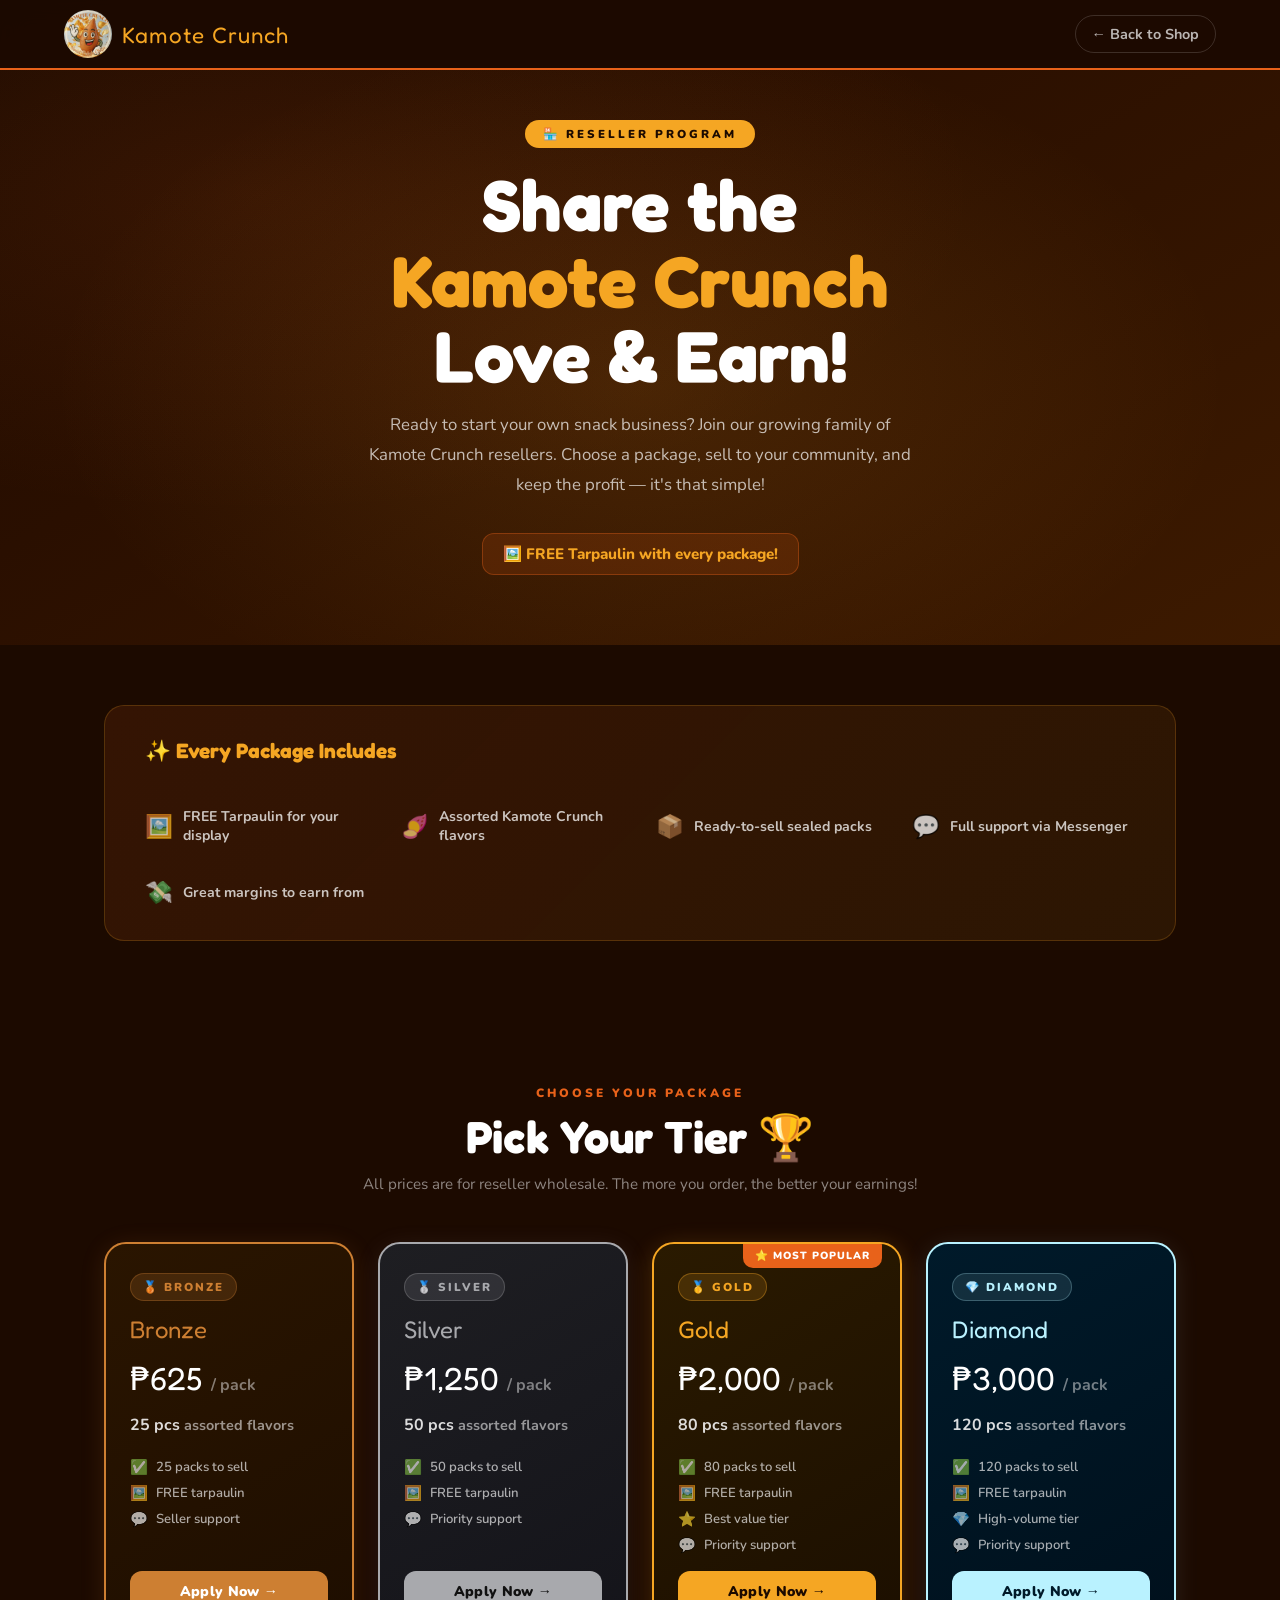
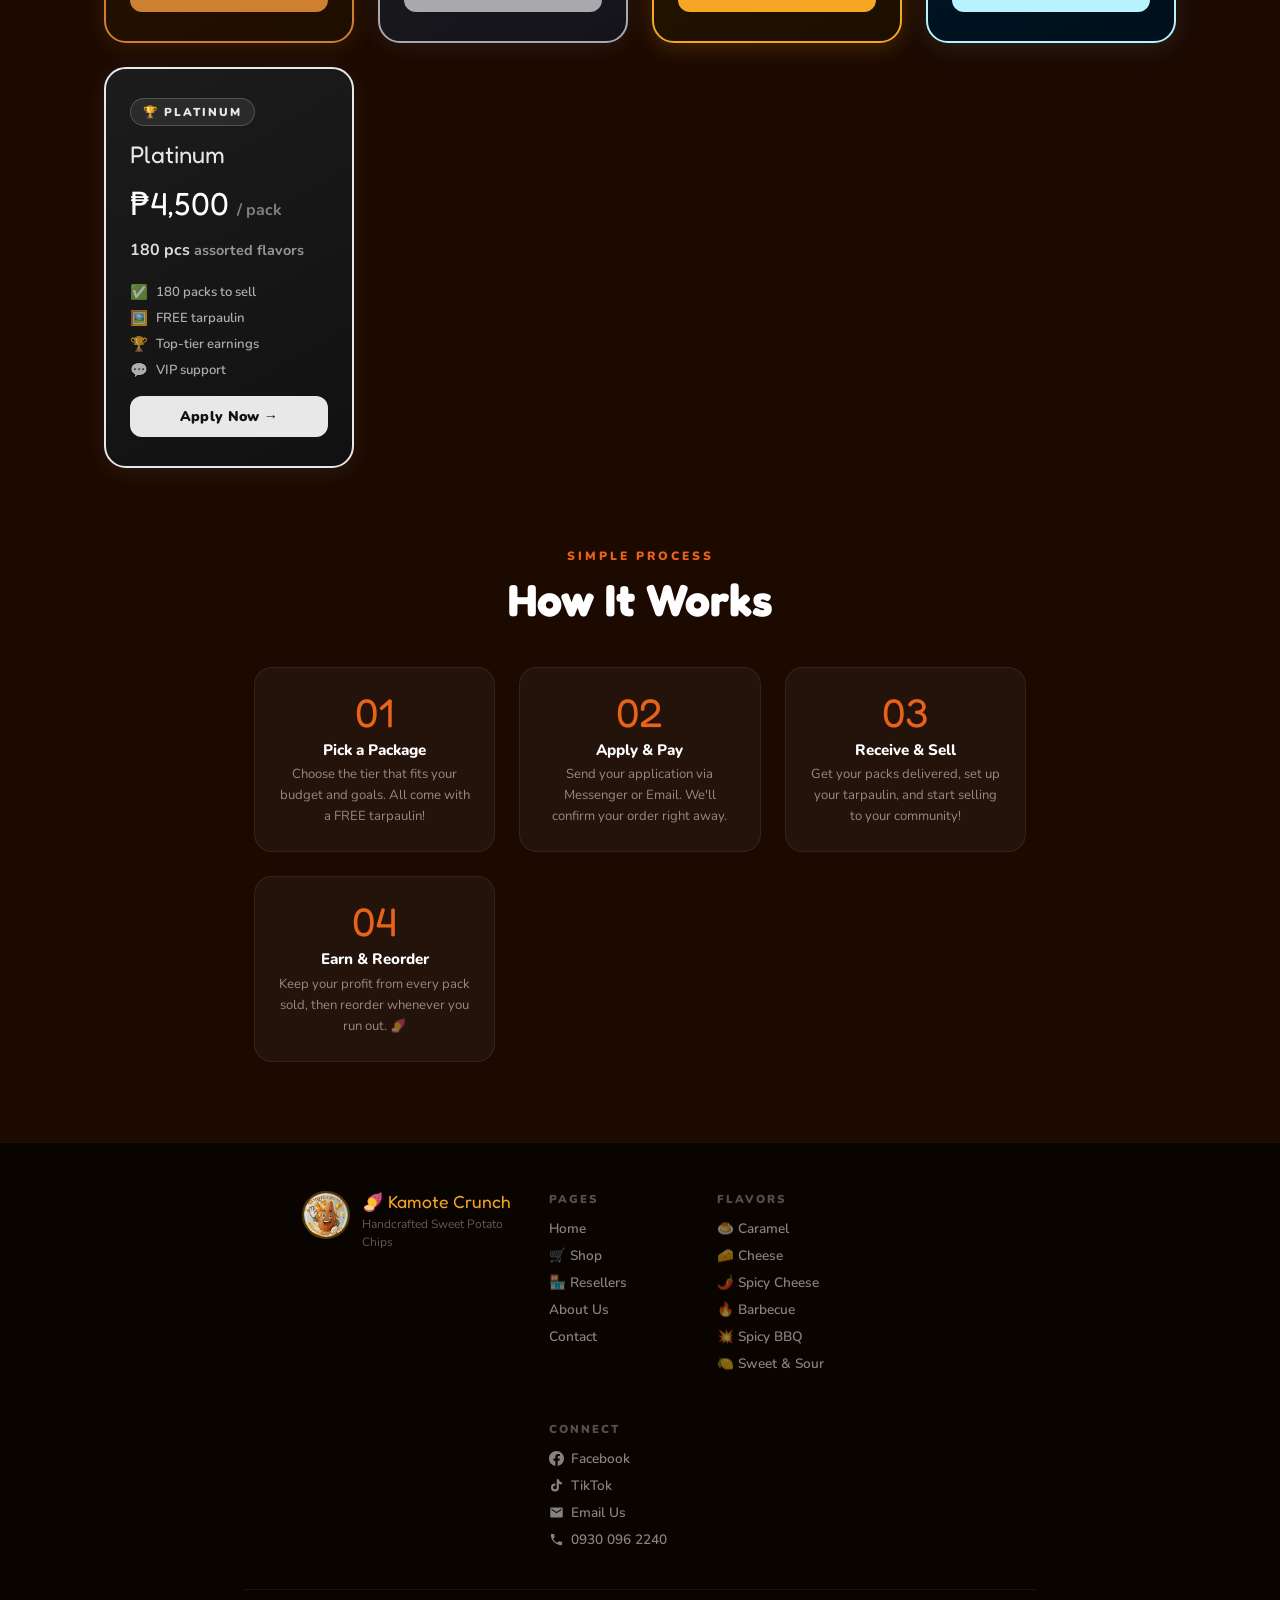
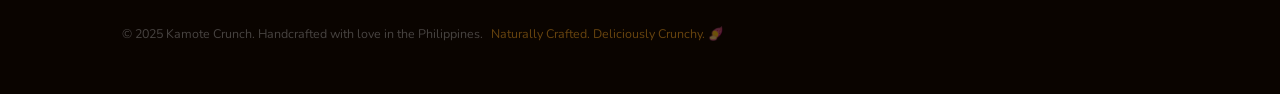
==== resellers.html @ e1cc1aad "Add files via upload" ====
<!DOCTYPE html>
<html lang="en">
<head>
  <meta charset="UTF-8">
  <meta name="viewport" content="width=device-width, initial-scale=1.0">
  <title>Kamote Crunch – Reseller Packages</title>
  <link rel="icon" type="image/svg+xml" href="[data-uri]">
  <link href="https://fonts.googleapis.com/css2?family=Fredoka+One&family=Nunito:wght@400;600;700;800&display=swap" rel="stylesheet">
  <style>
    :root {
      --orange: #E8621A; --gold: #F5A623;
      --dark: #1C0A00; --cream: #FFF8F0;
      --warm: #FEF3E2; --text: #2D1A0A; --muted: #7A5C44;
      --bronze:   #CD7F32; --bronze-bg:  rgba(205,127,50,0.1);
      --silver:   #A8A9AD; --silver-bg:  rgba(168,169,173,0.1);
      --gold-c:   #F5A623; --gold-bg:    rgba(245,166,35,0.1);
      --diamond:  #B9F2FF; --diamond-bg: rgba(185,242,255,0.08);
      --platinum: #E8E8E8; --platinum-bg:rgba(232,232,232,0.08);
    }
    * { margin:0; padding:0; box-sizing:border-box; }
    html { scroll-behavior: smooth; }
    body { font-family:'Nunito',sans-serif; background:var(--dark); color:#fff; overflow-x:hidden; }

    /* ── NAV ─────────────────────────────────────────────────── */
    nav {
      position: fixed; top:0; left:0; right:0; z-index:1000;
      background: rgba(28,10,0,0.95); backdrop-filter:blur(12px);
      display:flex; align-items:center; justify-content:space-between;
      padding:0 5%; height:70px;
      border-bottom: 2px solid var(--orange);
    }
    .nav-logo { display:flex; align-items:center; gap:10px; text-decoration:none; }
    .nav-logo img { height:48px; width:48px; border-radius:50%; object-fit:cover; }
    .nav-logo span { font-family:'Fredoka One',cursive; font-size:1.4rem; color:var(--gold); letter-spacing:1px; }
    .nav-back {
      display:flex; align-items:center; gap:8px;
      color:rgba(255,255,255,0.7); text-decoration:none;
      font-weight:700; font-size:0.9rem;
      padding:8px 16px; border-radius:20px;
      border:1.5px solid rgba(255,255,255,0.15);
      transition:all 0.2s;
    }
    .nav-back:hover { color:#fff; border-color:rgba(255,255,255,0.4); background:rgba(255,255,255,0.05); }

    /* ── HERO ────────────────────────────────────────────────── */
    .reseller-hero {
      min-height: 60vh;
      background: linear-gradient(150deg, #1C0A00 0%, #2a0f00 40%, #3d1a00 100%);
      display:flex; align-items:center; justify-content:center;
      padding:120px 5% 70px; text-align:center;
      position:relative; overflow:hidden;
    }
    .reseller-hero::before {
      content:''; position:absolute; inset:0;
      background: radial-gradient(ellipse at 50% 60%, rgba(245,166,35,0.12) 0%, transparent 65%),
                  radial-gradient(ellipse at 20% 30%, rgba(232,98,26,0.1) 0%, transparent 50%);
    }
    .hero-content { position:relative; z-index:1; max-width:700px; }
    .hero-eyebrow {
      display:inline-block; background:var(--gold); color:var(--dark);
      font-size:0.72rem; font-weight:900; letter-spacing:3px; text-transform:uppercase;
      padding:6px 18px; border-radius:20px; margin-bottom:1.2rem;
      animation: fadeUp 0.7s ease both;
    }
    .hero-title {
      font-family:'Fredoka One',cursive;
      font-size:clamp(2.4rem,7vw,4.5rem);
      line-height:1.05; margin-bottom:1rem;
      animation: fadeUp 0.7s 0.1s ease both;
    }
    .hero-title span { color:var(--gold); }
    .hero-desc {
      font-size:1.05rem; color:rgba(255,255,255,0.7);
      line-height:1.8; margin-bottom:2rem; max-width:560px; margin-inline:auto;
      animation: fadeUp 0.7s 0.2s ease both;
    }
    .hero-perk {
      display:inline-flex; align-items:center; gap:8px;
      background:rgba(232,98,26,0.15); border:1.5px solid rgba(232,98,26,0.35);
      border-radius:12px; padding:10px 20px;
      font-weight:800; font-size:0.95rem; color:var(--gold);
      animation: fadeUp 0.7s 0.3s ease both;
    }

    /* ── PACKAGES GRID ───────────────────────────────────────── */
    .packages-section {
      padding:80px 5%; max-width:1200px; margin:0 auto;
    }
    .section-eyebrow {
      text-align:center; font-size:0.75rem; font-weight:900;
      letter-spacing:3px; text-transform:uppercase;
      color:var(--orange); margin-bottom:0.5rem;
    }
    .section-title {
      font-family:'Fredoka One',cursive;
      font-size:clamp(1.8rem,4vw,2.8rem);
      text-align:center; margin-bottom:0.6rem;
    }
    .section-sub {
      text-align:center; color:rgba(255,255,255,0.5);
      font-size:0.95rem; margin-bottom:3rem;
    }

    .packages-grid {
      display:grid;
      grid-template-columns: repeat(auto-fit, minmax(210px, 1fr));
      gap:1.5rem;
    }

    /* ── PACKAGE CARD ────────────────────────────────────────── */
    .pkg-card {
      border-radius:22px; padding:1.8rem 1.5rem;
      border:2px solid transparent;
      position:relative; overflow:hidden;
      display:flex; flex-direction:column; gap:1rem;
      transition:transform 0.3s cubic-bezier(0.22,1,0.36,1), box-shadow 0.3s;
      cursor:default;
    }
    .pkg-card:hover { transform:translateY(-8px); }

    /* Tier colours */
    .pkg-bronze  { background:linear-gradient(150deg,#2a1500,#1e0e00); border-color:var(--bronze); box-shadow:0 4px 24px rgba(205,127,50,0.15); }
    .pkg-bronze:hover  { box-shadow:0 16px 48px rgba(205,127,50,0.3); }
    .pkg-silver  { background:linear-gradient(150deg,#1e1e22,#14141a); border-color:var(--silver); box-shadow:0 4px 24px rgba(168,169,173,0.1); }
    .pkg-silver:hover  { box-shadow:0 16px 48px rgba(168,169,173,0.25); }
    .pkg-gold    { background:linear-gradient(150deg,#2a1a00,#1c0f00); border-color:var(--gold-c); box-shadow:0 4px 24px rgba(245,166,35,0.2); }
    .pkg-gold:hover    { box-shadow:0 16px 48px rgba(245,166,35,0.4); }
    .pkg-diamond { background:linear-gradient(150deg,#001a2a,#00101c); border-color:var(--diamond); box-shadow:0 4px 24px rgba(185,242,255,0.1); }
    .pkg-diamond:hover { box-shadow:0 16px 48px rgba(185,242,255,0.22); }
    .pkg-platinum{ background:linear-gradient(150deg,#1c1c1c,#111); border-color:var(--platinum); box-shadow:0 4px 24px rgba(232,232,232,0.08); }
    .pkg-platinum:hover{ box-shadow:0 16px 48px rgba(232,232,232,0.2); }

    /* Badge */
    .pkg-badge {
      display:inline-flex; align-items:center; gap:6px;
      font-size:0.72rem; font-weight:900; letter-spacing:2px;
      text-transform:uppercase; padding:5px 12px; border-radius:20px;
      width:fit-content;
    }
    .pkg-bronze  .pkg-badge { background:rgba(205,127,50,0.18); color:var(--bronze); border:1px solid rgba(205,127,50,0.3); }
    .pkg-silver  .pkg-badge { background:rgba(168,169,173,0.15); color:var(--silver); border:1px solid rgba(168,169,173,0.3); }
    .pkg-gold    .pkg-badge { background:rgba(245,166,35,0.15);  color:var(--gold-c); border:1px solid rgba(245,166,35,0.35); }
    .pkg-diamond .pkg-badge { background:rgba(185,242,255,0.1);  color:var(--diamond);border:1px solid rgba(185,242,255,0.25); }
    .pkg-platinum.pkg-badge { background:rgba(232,232,232,0.08); color:var(--platinum);border:1px solid rgba(232,232,232,0.2); }
    .pkg-platinum .pkg-badge{ background:rgba(232,232,232,0.08); color:var(--platinum);border:1px solid rgba(232,232,232,0.2); }

    .pkg-name {
      font-family:'Fredoka One',cursive;
      font-size:1.5rem; line-height:1.1;
    }
    .pkg-bronze   .pkg-name { color:var(--bronze); }
    .pkg-silver   .pkg-name { color:var(--silver); }
    .pkg-gold     .pkg-name { color:var(--gold-c); }
    .pkg-diamond  .pkg-name { color:var(--diamond); }
    .pkg-platinum .pkg-name { color:var(--platinum); }

    .pkg-price {
      font-family:'Fredoka One',cursive;
      font-size:2rem; color:#fff;
    }
    .pkg-price span { font-size:1rem; color:rgba(255,255,255,0.45); font-family:'Nunito',sans-serif; font-weight:700; }

    .pkg-pcs {
      font-size:0.9rem; color:rgba(255,255,255,0.55); font-weight:700;
    }
    .pkg-pcs strong { color:rgba(255,255,255,0.85); font-size:1rem; }

    .pkg-perks { display:flex; flex-direction:column; gap:6px; margin-top:0.3rem; }
    .pkg-perk {
      display:flex; align-items:center; gap:8px;
      font-size:0.82rem; color:rgba(255,255,255,0.65); font-weight:600;
    }
    .perk-icon { font-size:0.9rem; flex-shrink:0; }

    .pkg-apply-btn {
      margin-top:auto; width:100%; padding:11px;
      border:none; border-radius:12px;
      font-family:'Nunito',sans-serif; font-weight:900;
      font-size:0.88rem; cursor:pointer; letter-spacing:0.3px;
      transition:transform 0.2s, opacity 0.2s;
    }
    .pkg-apply-btn:hover { transform:translateY(-2px); opacity:0.9; }
    .pkg-bronze   .pkg-apply-btn { background:var(--bronze); color:#fff; }
    .pkg-silver   .pkg-apply-btn { background:var(--silver); color:#111; }
    .pkg-gold     .pkg-apply-btn { background:var(--gold-c); color:var(--dark); }
    .pkg-diamond  .pkg-apply-btn { background:var(--diamond); color:#001a2a; }
    .pkg-platinum .pkg-apply-btn { background:var(--platinum); color:#111; }

    /* Popular badge */
    .pkg-popular {
      position:absolute; top:-1px; right:18px;
      background:var(--orange); color:#fff;
      font-size:0.65rem; font-weight:900; letter-spacing:1px; text-transform:uppercase;
      padding:5px 12px; border-radius:0 0 10px 10px;
    }

    /* ── PERKS BANNER ────────────────────────────────────────── */
    .perks-banner {
      background:linear-gradient(135deg,rgba(232,98,26,0.12),rgba(245,166,35,0.08));
      border:1.5px solid rgba(245,166,35,0.2);
      border-radius:20px; padding:2rem 2.5rem;
      margin-bottom:3rem; max-width:1200px; margin-inline:auto;
      display:flex; gap:2rem; flex-wrap:wrap; align-items:center;
      margin-bottom: 4rem;
    }
    .perks-banner h3 {
      font-family:'Fredoka One',cursive; font-size:1.3rem;
      color:var(--gold); margin-bottom:0.8rem; flex-basis:100%;
    }
    .perk-item {
      display:flex; align-items:center; gap:10px;
      font-size:0.88rem; color:rgba(255,255,255,0.75); font-weight:700;
      flex:1; min-width:180px;
    }
    .perk-item-icon { font-size:1.4rem; }

    /* ── APPLY MODAL ─────────────────────────────────────────── */
    .apply-overlay {
      position:fixed; inset:0; background:rgba(0,0,0,0.75);
      backdrop-filter:blur(4px);
      z-index:3000; opacity:0; pointer-events:none;
      transition:opacity 0.35s ease;
    }
    .apply-overlay.open { opacity:1; pointer-events:auto; }

    .apply-modal {
      position:fixed; inset:0; z-index:3001;
      display:flex; align-items:center; justify-content:center; padding:20px;
      pointer-events:none;
    }
    .apply-modal.open { pointer-events:auto; }

    .apply-inner {
      background:#1a0800; border:2px solid var(--gold);
      border-radius:24px; width:100%; max-width:460px;
      max-height:92vh; overflow-y:auto;
      transform:translateY(40px) scale(0.96); opacity:0;
      transition:transform 0.4s cubic-bezier(0.22,1,0.36,1), opacity 0.35s ease;
      box-shadow:0 30px 80px rgba(0,0,0,0.7);
    }
    .apply-modal.open .apply-inner { transform:translateY(0) scale(1); opacity:1; }

    .apply-header {
      display:flex; align-items:center; justify-content:space-between;
      padding:1.3rem 1.5rem; border-bottom:1px solid rgba(255,255,255,0.08);
    }
    .apply-header h3 { font-family:'Fredoka One',cursive; font-size:1.35rem; color:var(--gold); }
    .apply-close { background:none; border:none; color:rgba(255,255,255,0.5); font-size:1.4rem; cursor:pointer; line-height:1; transition:color 0.2s; }
    .apply-close:hover { color:#fff; }

    .apply-selected-pkg {
      margin:1.2rem 1.5rem 0;
      background:rgba(255,255,255,0.05);
      border-radius:12px; padding:12px 16px;
      border:1px solid rgba(255,255,255,0.08);
    }
    .apply-pkg-name { font-family:'Fredoka One',cursive; font-size:1.1rem; }
    .apply-pkg-detail { font-size:0.82rem; color:rgba(255,255,255,0.5); margin-top:2px; }

    .apply-form-wrap { padding:1.2rem 1.5rem 0; }
    .aform-group { margin-bottom:1.1rem; }
    .aform-label {
      display:flex; align-items:center; gap:6px;
      font-size:0.82rem; font-weight:800;
      color:rgba(255,255,255,0.65); margin-bottom:6px;
    }
    .aform-req { color:var(--orange); }
    .aform-optional { color:rgba(255,255,255,0.3); font-size:0.75rem; font-weight:600; }
    .aform-input {
      width:100%; background:rgba(255,255,255,0.07);
      border:1.5px solid rgba(255,255,255,0.12);
      border-radius:10px; padding:11px 14px;
      color:#fff; font-family:'Nunito',sans-serif;
      font-size:0.93rem; outline:none;
      transition:border-color 0.2s, box-shadow 0.2s;
      caret-color:var(--gold);
    }
    .aform-input::placeholder { color:rgba(255,255,255,0.25); }
    .aform-input:focus { border-color:var(--gold); box-shadow:0 0 0 3px rgba(245,166,35,0.12); }
    .aform-textarea { resize:vertical; min-height:70px; line-height:1.6; }
    .aform-error { color:#ff7575; font-size:0.82rem; font-weight:700; min-height:1rem; margin-top:3px; }

    .apply-actions { padding:1.2rem 1.5rem 1.5rem; display:flex; flex-direction:column; gap:10px; }
    .apply-btn {
      width:100%; padding:13px 16px; border-radius:12px; border:none;
      font-family:'Nunito',sans-serif; font-weight:800; font-size:0.95rem;
      cursor:pointer; display:flex; align-items:center; justify-content:center;
      gap:8px; transition:transform 0.2s, opacity 0.2s;
    }
    .apply-btn:hover { transform:translateY(-2px); }
    .apply-btn.apply-messenger { background:var(--orange); color:#fff; box-shadow:0 4px 18px rgba(232,98,26,0.4); }
    .apply-btn.apply-email     { background:rgba(234,67,53,0.12); color:#ff8a80; border:1.5px solid rgba(234,67,53,0.3); }
    .apply-btn.apply-copy      { background:rgba(255,255,255,0.06); color:rgba(255,255,255,0.7); border:1.5px solid rgba(255,255,255,0.1); }
    .apply-btn.copied          { background:#2d8a4e !important; color:#fff !important; }
    .apply-divider { text-align:center; font-size:0.72rem; color:rgba(255,255,255,0.25); letter-spacing:1px; text-transform:uppercase; }

    /* ── FAQ / HOW IT WORKS ──────────────────────────────────── */
    .how-section { padding:0 5% 80px; max-width:900px; margin:0 auto; }
    .steps-grid { display:grid; grid-template-columns:repeat(auto-fit,minmax(200px,1fr)); gap:1.5rem; margin-top:2.5rem; }
    .step-card {
      background:rgba(255,255,255,0.04); border:1px solid rgba(255,255,255,0.07);
      border-radius:18px; padding:1.5rem; text-align:center;
    }
    .step-num-big {
      font-family:'Fredoka One',cursive; font-size:2.5rem;
      color:var(--orange); line-height:1;
    }
    .step-title { font-weight:800; font-size:0.95rem; margin:0.5rem 0 0.3rem; }
    .step-desc { font-size:0.82rem; color:rgba(255,255,255,0.5); line-height:1.6; }

    /* ── FOOTER ──────────────────────────────────────────────── */
    footer {
      background:#0E0500; padding:2rem 5%;
      display:flex; align-items:center; justify-content:space-between;
      flex-wrap:wrap; gap:1rem;
      border-top:1px solid rgba(255,255,255,0.07);
    }
    footer p { color:rgba(255,255,255,0.4); font-size:0.85rem; }
    .footer-logo { font-family:'Fredoka One',cursive; color:var(--gold); font-size:1.1rem; }

    /* ── TOAST ───────────────────────────────────────────────── */
    .kc-toast {
      position:fixed; bottom:24px; left:50%;
      transform:translateX(-50%) translateY(20px);
      background:#2a1200; border:1.5px solid var(--orange);
      color:rgba(255,255,255,0.9); font-family:'Nunito',sans-serif;
      font-size:0.88rem; font-weight:700;
      padding:14px 22px; border-radius:14px;
      max-width:min(90vw,420px); text-align:center; line-height:1.5;
      z-index:9999; opacity:0; pointer-events:none;
      box-shadow:0 8px 32px rgba(0,0,0,0.5);
      transition:opacity 0.35s ease, transform 0.35s cubic-bezier(0.22,1,0.36,1);
    }
    .kc-toast.show { opacity:1; pointer-events:auto; transform:translateX(-50%) translateY(0); }


    /* ── PAYMENT OPTIONS ─────────────────────────────────────── */
    .payment-options {
      display:flex; gap:10px; flex-wrap:wrap; margin-top:0;
    }
    .payment-option {
      flex:1; min-width:120px;
      display:flex; align-items:center; gap:8px;
      background:rgba(255,255,255,0.06);
      border:2px solid rgba(255,255,255,0.1);
      border-radius:12px; padding:11px 13px;
      cursor:pointer;
      transition:all 0.25s cubic-bezier(0.22,1,0.36,1);
    }
    .payment-option input[type="radio"] { display:none; }
    .payopt-icon  { font-size:1.1rem; flex-shrink:0; }
    .payopt-label { font-weight:800; font-size:0.85rem; color:rgba(255,255,255,0.7); flex:1; }
    .payopt-check { font-size:0.75rem; color:var(--gold); opacity:0; transform:scale(0.5); transition:opacity 0.2s,transform 0.2s; font-weight:900; }
    .payment-option:hover { border-color:rgba(255,255,255,0.25); background:rgba(255,255,255,0.09); }
    .payment-option.selected { border-color:var(--gold); background:rgba(245,166,35,0.1); }
    .payment-option.selected .payopt-label { color:#fff; }
    .payment-option.selected .payopt-check { opacity:1; transform:scale(1); }
    .aform-req   { color:var(--orange); }
    .aform-optional { color:rgba(255,255,255,0.3); font-size:0.75rem; font-weight:600; }

    /* ── GCASH MODAL ─────────────────────────────────────────── */
    .r-gcash-overlay {
      position:fixed; inset:0; z-index:5000;
      background:rgba(0,0,0,0.85); backdrop-filter:blur(6px);
      opacity:0; pointer-events:none; transition:opacity 0.3s ease;
    }
    .r-gcash-overlay.open { opacity:1; pointer-events:auto; }
    .r-gcash-modal {
      position:fixed; inset:0; z-index:5001;
      display:flex; align-items:center; justify-content:center; padding:20px;
      pointer-events:none;
    }
    .r-gcash-modal.open { pointer-events:auto; }
    .r-gcash-inner {
      background:linear-gradient(160deg,#001a2a 0%,#002a1e 100%);
      border:2px solid #00c896; border-radius:24px;
      width:100%; max-width:400px; max-height:92vh; overflow-y:auto;
      transform:translateY(40px) scale(0.95); opacity:0;
      transition:transform 0.4s cubic-bezier(0.22,1,0.36,1), opacity 0.35s ease;
      box-shadow:0 30px 80px rgba(0,180,120,0.2);
    }
    .r-gcash-modal.open .r-gcash-inner { transform:translateY(0) scale(1); opacity:1; }
    .r-gcash-hdr {
      display:flex; align-items:center; justify-content:space-between;
      padding:1.2rem 1.5rem; border-bottom:1px solid rgba(0,200,150,0.15);
    }
    .r-gcash-title { font-family:'Fredoka One',cursive; font-size:1.3rem; color:#80ffd4; }
    .r-gcash-close { background:none; border:none; color:rgba(255,255,255,0.4); font-size:1.4rem; cursor:pointer; }
    .r-gcash-close:hover { color:#fff; }
    .r-gcash-body { padding:1.2rem 1.5rem; }
    /* steps */
    .r-gcash-steps { display:flex; flex-direction:column; align-items:center; gap:0; margin-bottom:1.3rem; }
    .r-gcash-step {
      display:flex; align-items:flex-start; gap:12px;
      background:rgba(0,200,150,0.06); border:1px solid rgba(0,200,150,0.15);
      border-radius:14px; padding:11px 13px; width:100%;
    }
    .r-gcash-step-num {
      width:28px; height:28px; border-radius:50%; flex-shrink:0;
      background:linear-gradient(135deg,#00c896,#007bff); color:#fff;
      font-family:'Fredoka One',cursive; font-size:0.9rem;
      display:flex; align-items:center; justify-content:center;
      box-shadow:0 3px 10px rgba(0,200,150,0.35); margin-top:2px;
    }
    .r-gcash-step-title { font-size:0.86rem; font-weight:800; color:#80ffd4; margin-bottom:2px; }
    .r-gcash-step-desc  { font-size:0.76rem; color:rgba(255,255,255,0.55); line-height:1.5; }
    .r-gcash-step-desc strong { color:rgba(255,255,255,0.85); }
    .r-gcash-arrow { font-size:1rem; color:rgba(0,200,150,0.4); padding:3px 0; text-align:center; }
    /* QR */
    .r-gcash-qr-wrap { display:flex; flex-direction:column; align-items:center; gap:6px; margin-bottom:1rem; }
    .r-gcash-qr-img  { width:260px; height:180px; object-fit:contain; border-radius:14px; border:3px solid rgba(0,200,150,0.3); background:#fff; padding:5px; box-shadow:0 8px 24px rgba(0,0,0,0.4); }
    .r-gcash-qr-lbl  { font-size:0.72rem; font-weight:700; color:rgba(255,255,255,0.35); letter-spacing:1px; text-transform:uppercase; }
    .r-gcash-div-txt { text-align:center; font-size:0.7rem; color:rgba(255,255,255,0.22); letter-spacing:1px; text-transform:uppercase; margin:0.6rem 0; }
    .r-gcash-num-card { background:rgba(0,200,150,0.08); border:1.5px solid rgba(0,200,150,0.2); border-radius:12px; padding:12px 16px; text-align:center; margin-bottom:0.9rem; }
    .r-gcash-num-name { font-size:0.78rem; color:rgba(255,255,255,0.45); font-weight:700; margin-bottom:5px; }
    .r-gcash-num-row  { display:flex; align-items:center; justify-content:center; gap:10px; }
    .r-gcash-num-txt  { font-family:'Fredoka One',cursive; font-size:1.4rem; color:#80ffd4; letter-spacing:2px; }
    .r-gcash-copy-btn { background:rgba(0,200,150,0.15); border:1px solid rgba(0,200,150,0.3); color:#80ffd4; border-radius:8px; padding:4px 12px; font-size:0.76rem; font-weight:800; cursor:pointer; transition:background 0.2s; }
    .r-gcash-copy-btn:hover { background:rgba(0,200,150,0.3); }
    .r-gcash-remind { display:flex; align-items:flex-start; gap:8px; background:rgba(255,200,0,0.07); border:1px solid rgba(255,200,0,0.2); border-radius:10px; padding:9px 12px; font-size:0.78rem; color:rgba(255,255,255,0.5); line-height:1.5; }
    .r-gcash-remind strong { color:#ffe080; }
    /* footer */
    .r-gcash-footer { padding:1rem 1.5rem 1.3rem; border-top:1px solid rgba(0,200,150,0.12); display:flex; flex-direction:column; gap:10px; }
    .r-gcash-done-btn {
      width:100%; padding:13px; border-radius:12px; border:none;
      font-family:'Nunito',sans-serif; font-weight:800; font-size:0.88rem;
      cursor:pointer; transition:transform 0.2s, opacity 0.2s;
      background:linear-gradient(135deg,#007bff,#0090d4); color:#fff;
      display:flex; align-items:center; justify-content:center; gap:8px;
    }
    .r-gcash-done-btn.email { background:rgba(234,67,53,0.15); color:#ff8a80; border:1.5px solid rgba(234,67,53,0.3); }
    .r-gcash-done-btn:hover { transform:translateY(-2px); opacity:0.9; }


  /* ── PAGE TRANSITIONS ─────────────────────────────────────── */
  .page-transition-overlay {
    position: fixed; inset: 0; z-index: 99999;
    background: #1C0A00;
    display: flex; align-items: center; justify-content: center;
    pointer-events: none;
    opacity: 0;
    transition: opacity 0.35s ease;
  }
  .page-transition-overlay.visible { opacity: 1; pointer-events: auto; }
  .pt-logo {
    display: flex; flex-direction: column; align-items: center; gap: 10px;
    opacity: 0; transform: scale(0.85);
    transition: opacity 0.25s ease 0.1s, transform 0.3s cubic-bezier(0.22,1,0.36,1) 0.1s;
  }
  .page-transition-overlay.visible .pt-logo { opacity: 1; transform: scale(1); }
  .pt-logo-text {
    font-family: 'Fredoka One', cursive;
    font-size: 1.5rem; color: #F5A623; letter-spacing: 1px;
  }
  .pt-bar-wrap {
    width: 120px; height: 3px;
    background: rgba(255,255,255,0.1); border-radius: 2px; overflow: hidden;
  }
  .pt-bar {
    height: 100%; width: 0%;
    background: linear-gradient(90deg, #E8621A, #F5A623);
    border-radius: 2px;
    transition: width 0.4s cubic-bezier(0.22,1,0.36,1);
  }

  /* ── RICH FOOTER ─────────────────────────────────────────── */
  .site-footer {
    background: #0A0400;
    border-top: 1px solid rgba(255,255,255,0.06);
    padding-top: 3rem;
  }
  .footer-inner {
    display: flex; gap: 4%; flex-wrap: wrap;
    max-width: 1100px; margin: 0 auto;
    padding: 0 5% 2.5rem;
    border-bottom: 1px solid rgba(255,255,255,0.06);
  }
  .footer-brand {
    display: flex; align-items: flex-start; gap: 12px;
    flex: 0 0 220px; max-width: 220px; margin-bottom: 1rem;
  }
  .footer-logo-img {
    width: 48px; height: 48px; border-radius: 50%;
    object-fit: cover; border: 2px solid rgba(245,166,35,0.3); flex-shrink: 0;
  }
  .footer-brand-name { font-family: 'Fredoka One', cursive; font-size: 1.1rem; color: #F5A623; }
  .footer-brand-tagline { font-size: 0.75rem; color: rgba(255,255,255,0.35); margin-top: 3px; line-height: 1.5; }
  .footer-links { display: flex; gap: 3rem; flex-wrap: wrap; flex: 1; }
  .footer-col { display: flex; flex-direction: column; gap: 8px; min-width: 120px; }
  .footer-col-title {
    font-size: 0.72rem; font-weight: 900; letter-spacing: 2px;
    text-transform: uppercase; color: rgba(255,255,255,0.3);
    margin-bottom: 4px;
  }
  .footer-col a {
    font-size: 0.85rem; color: rgba(255,255,255,0.5); text-decoration: none;
    font-weight: 600; transition: color 0.2s;
  }
  .footer-col a:hover { color: #F5A623; }
  .footer-social {
    display: flex !important; align-items: center; gap: 7px !important;
  }
  .footer-social.fb:hover  { color: #4a9af5 !important; }
  .footer-social.tt:hover  { color: #ff6b9d !important; }
  .footer-social.email:hover { color: #ff8a80 !important; }
  .footer-social.phone:hover { color: #80ffd4 !important; }
  .footer-bottom {
    display: flex; align-items: center; justify-content: space-between;
    flex-wrap: wrap; gap: 0.5rem;
    padding: 1.2rem 5%;
    font-size: 0.78rem; color: rgba(255,255,255,0.25);
  }
  .footer-bottom-tag { color: rgba(245,166,35,0.4); }
  @media (max-width: 768px) {
    .footer-inner { flex-direction: column; gap: 2rem; }
    .footer-brand { max-width: 100%; }
    .footer-links { gap: 2rem; }
    .footer-bottom { flex-direction: column; text-align: center; }
  }

    /* ── ANIMATIONS ──────────────────────────────────────────── */
    @keyframes fadeUp { from { opacity:0; transform:translateY(20px); } to { opacity:1; transform:translateY(0); } }

    /* ── RESPONSIVE ──────────────────────────────────────────── */
    @media (max-width:768px) {
      .perks-banner { flex-direction:column; gap:1rem; padding:1.5rem; }
      footer { flex-direction:column; text-align:center; align-items:center; }
    }
    @media (max-width:480px) {
      .packages-grid { grid-template-columns:1fr; }
    }
  </style>
</head>
<body>

<!-- ── PAGE TRANSITION OVERLAY ───────────────────────────────── -->
<div class="page-transition-overlay" id="ptOverlay">
  <div class="pt-logo">
    <span style="font-size:2rem;">🍠</span>
    <span class="pt-logo-text">Kamote Crunch</span>
    <div class="pt-bar-wrap"><div class="pt-bar" id="ptBar"></div></div>
  </div>
</div>

<!-- ── NAV ─────────────────────────────────────────────────── -->
<nav>
  <a href="index.html" class="nav-logo">
    <img src="images/logo.jpg" alt="Kamote Crunch Logo">
    <span>Kamote Crunch</span>
  </a>
  <a href="index.html" class="nav-back">← Back to Shop</a>
</nav>

<!-- ── HERO ──────────────────────────────────────────────────── -->
<section class="reseller-hero">
  <div class="hero-content">
    <div class="hero-eyebrow">🏪 Reseller Program</div>
    <h1 class="hero-title">Share the<br><span>Kamote Crunch</span><br>Love & Earn!</h1>
    <p class="hero-desc">Ready to start your own snack business? Join our growing family of Kamote Crunch resellers. Choose a package, sell to your community, and keep the profit — it's that simple!</p>
    <div class="hero-perk">
      🖼️ FREE Tarpaulin with every package!
    </div>
  </div>
</section>

<!-- ── PERKS BANNER ──────────────────────────────────────────── -->
<div style="padding:0 5%; max-width:1200px; margin:60px auto 0;">
  <div class="perks-banner">
    <h3>✨ Every Package Includes</h3>
    <div class="perk-item"><span class="perk-item-icon">🖼️</span><span>FREE Tarpaulin for your display</span></div>
    <div class="perk-item"><span class="perk-item-icon">🍠</span><span>Assorted Kamote Crunch flavors</span></div>
    <div class="perk-item"><span class="perk-item-icon">📦</span><span>Ready-to-sell sealed packs</span></div>
    <div class="perk-item"><span class="perk-item-icon">💬</span><span>Full support via Messenger</span></div>
    <div class="perk-item"><span class="perk-item-icon">💸</span><span>Great margins to earn from</span></div>
  </div>
</div>

<!-- ── PACKAGES ───────────────────────────────────────────────── -->
<section class="packages-section">
  <p class="section-eyebrow">Choose Your Package</p>
  <h2 class="section-title">Pick Your Tier 🏆</h2>
  <p class="section-sub">All prices are for reseller wholesale. The more you order, the better your earnings!</p>

  <div class="packages-grid">

    <!-- BRONZE -->
    <div class="pkg-card pkg-bronze">
      <div class="pkg-badge">🥉 Bronze</div>
      <div class="pkg-name">Bronze</div>
      <div class="pkg-price">₱625 <span>/ pack</span></div>
      <div class="pkg-pcs"><strong>25 pcs</strong> assorted flavors</div>
      <div class="pkg-perks">
        <div class="pkg-perk"><span class="perk-icon">✅</span> 25 packs to sell</div>
        <div class="pkg-perk"><span class="perk-icon">🖼️</span> FREE tarpaulin</div>
        <div class="pkg-perk"><span class="perk-icon">💬</span> Seller support</div>
      </div>
      <button class="pkg-apply-btn" onclick="openApply('Bronze','₱625','25 pcs')">Apply Now →</button>
    </div>

    <!-- SILVER -->
    <div class="pkg-card pkg-silver">
      <div class="pkg-badge">🥈 Silver</div>
      <div class="pkg-name">Silver</div>
      <div class="pkg-price">₱1,250 <span>/ pack</span></div>
      <div class="pkg-pcs"><strong>50 pcs</strong> assorted flavors</div>
      <div class="pkg-perks">
        <div class="pkg-perk"><span class="perk-icon">✅</span> 50 packs to sell</div>
        <div class="pkg-perk"><span class="perk-icon">🖼️</span> FREE tarpaulin</div>
        <div class="pkg-perk"><span class="perk-icon">💬</span> Priority support</div>
      </div>
      <button class="pkg-apply-btn" onclick="openApply('Silver','₱1,250','50 pcs')">Apply Now →</button>
    </div>

    <!-- GOLD -->
    <div class="pkg-card pkg-gold" style="position:relative;">
      <div class="pkg-popular">⭐ Most Popular</div>
      <div class="pkg-badge">🥇 Gold</div>
      <div class="pkg-name">Gold</div>
      <div class="pkg-price">₱2,000 <span>/ pack</span></div>
      <div class="pkg-pcs"><strong>80 pcs</strong> assorted flavors</div>
      <div class="pkg-perks">
        <div class="pkg-perk"><span class="perk-icon">✅</span> 80 packs to sell</div>
        <div class="pkg-perk"><span class="perk-icon">🖼️</span> FREE tarpaulin</div>
        <div class="pkg-perk"><span class="perk-icon">⭐</span> Best value tier</div>
        <div class="pkg-perk"><span class="perk-icon">💬</span> Priority support</div>
      </div>
      <button class="pkg-apply-btn" onclick="openApply('Gold','₱2,000','80 pcs')">Apply Now →</button>
    </div>

    <!-- DIAMOND -->
    <div class="pkg-card pkg-diamond">
      <div class="pkg-badge">💎 Diamond</div>
      <div class="pkg-name">Diamond</div>
      <div class="pkg-price">₱3,000 <span>/ pack</span></div>
      <div class="pkg-pcs"><strong>120 pcs</strong> assorted flavors</div>
      <div class="pkg-perks">
        <div class="pkg-perk"><span class="perk-icon">✅</span> 120 packs to sell</div>
        <div class="pkg-perk"><span class="perk-icon">🖼️</span> FREE tarpaulin</div>
        <div class="pkg-perk"><span class="perk-icon">💎</span> High-volume tier</div>
        <div class="pkg-perk"><span class="perk-icon">💬</span> Priority support</div>
      </div>
      <button class="pkg-apply-btn" onclick="openApply('Diamond','₱3,000','120 pcs')">Apply Now →</button>
    </div>

    <!-- PLATINUM -->
    <div class="pkg-card pkg-platinum">
      <div class="pkg-badge">🏆 Platinum</div>
      <div class="pkg-name">Platinum</div>
      <div class="pkg-price">₱4,500 <span>/ pack</span></div>
      <div class="pkg-pcs"><strong>180 pcs</strong> assorted flavors</div>
      <div class="pkg-perks">
        <div class="pkg-perk"><span class="perk-icon">✅</span> 180 packs to sell</div>
        <div class="pkg-perk"><span class="perk-icon">🖼️</span> FREE tarpaulin</div>
        <div class="pkg-perk"><span class="perk-icon">🏆</span> Top-tier earnings</div>
        <div class="pkg-perk"><span class="perk-icon">💬</span> VIP support</div>
      </div>
      <button class="pkg-apply-btn" onclick="openApply('Platinum','₱4,500','180 pcs')">Apply Now →</button>
    </div>

  </div>
</section>

<!-- ── HOW IT WORKS ───────────────────────────────────────────── -->
<section class="how-section">
  <p class="section-eyebrow">Simple Process</p>
  <h2 class="section-title" style="text-align:center;">How It Works</h2>
  <div class="steps-grid">
    <div class="step-card">
      <div class="step-num-big">01</div>
      <div class="step-title">Pick a Package</div>
      <div class="step-desc">Choose the tier that fits your budget and goals. All come with a FREE tarpaulin!</div>
    </div>
    <div class="step-card">
      <div class="step-num-big">02</div>
      <div class="step-title">Apply & Pay</div>
      <div class="step-desc">Send your application via Messenger or Email. We'll confirm your order right away.</div>
    </div>
    <div class="step-card">
      <div class="step-num-big">03</div>
      <div class="step-title">Receive & Sell</div>
      <div class="step-desc">Get your packs delivered, set up your tarpaulin, and start selling to your community!</div>
    </div>
    <div class="step-card">
      <div class="step-num-big">04</div>
      <div class="step-title">Earn & Reorder</div>
      <div class="step-desc">Keep your profit from every pack sold, then reorder whenever you run out. 🍠</div>
    </div>
  </div>
</section>

<!-- ── FOOTER ──────────────────────────────────────────────────── -->
<footer class="site-footer">
  <div class="footer-inner">
    <div class="footer-brand">
      <img src="images/logo.jpg" alt="Kamote Crunch" class="footer-logo-img">
      <div>
        <div class="footer-brand-name">🍠 Kamote Crunch</div>
        <div class="footer-brand-tagline">Handcrafted Sweet Potato Chips</div>
      </div>
    </div>
    <div class="footer-links">
      <div class="footer-col">
        <div class="footer-col-title">Pages</div>
        <a href="index.html">Home</a>
        <a href="shop.html">🛒 Shop</a>
        <a href="resellers.html">🏪 Resellers</a>
        <a href="index.html#about">About Us</a>
        <a href="index.html#contact">Contact</a>
      </div>
      <div class="footer-col">
        <div class="footer-col-title">Flavors</div>
        <a href="shop.html">🍮 Caramel</a>
        <a href="shop.html">🧀 Cheese</a>
        <a href="shop.html">🌶️ Spicy Cheese</a>
        <a href="shop.html">🔥 Barbecue</a>
        <a href="shop.html">💥 Spicy BBQ</a>
        <a href="shop.html">🍋 Sweet &amp; Sour</a>
      </div>
      <div class="footer-col">
        <div class="footer-col-title">Connect</div>
        <a href="https://www.facebook.com/profile.php?id=100070086709566" target="_blank" class="footer-social fb">
          <svg width="15" height="15" viewBox="0 0 24 24" fill="currentColor"><path d="M24 12.073c0-6.627-5.373-12-12-12s-12 5.373-12 12c0 5.99 4.388 10.954 10.125 11.854v-8.385H7.078v-3.47h3.047V9.43c0-3.007 1.792-4.669 4.533-4.669 1.312 0 2.686.235 2.686.235v2.953H15.83c-1.491 0-1.956.925-1.956 1.874v2.25h3.328l-.532 3.47h-2.796v8.385C19.612 23.027 24 18.062 24 12.073z"/></svg>
          Facebook
        </a>
        <a href="https://www.tiktok.com/@kamotecrunch1" target="_blank" class="footer-social tt">
          <svg width="15" height="15" viewBox="0 0 24 24" fill="currentColor"><path d="M19.59 6.69a4.83 4.83 0 0 1-3.77-4.25V2h-3.45v13.45a2.89 2.89 0 0 1-2.88 2.5 2.89 2.89 0 0 1-2.89-2.89 2.89 2.89 0 0 1 2.89-2.89c.28 0 .54.04.79.1V9.01a6.33 6.33 0 0 0-.79-.05 6.34 6.34 0 0 0-6.34 6.34 6.34 6.34 0 0 0 6.34 6.34 6.34 6.34 0 0 0 6.33-6.34V8.69a8.18 8.18 0 0 0 4.78 1.52V6.75a4.85 4.85 0 0 1-1.01-.06z"/></svg>
          TikTok
        </a>
        <a href="https://mail.google.com/mail/?view=cm&to=kamotecrunch2024%40gmail.com&su=Hi%20Kamote%20Crunch!" target="_blank" class="footer-social email">
          <svg width="15" height="15" viewBox="0 0 24 24" fill="currentColor"><path d="M20 4H4c-1.1 0-2 .9-2 2v12c0 1.1.9 2 2 2h16c1.1 0 2-.9 2-2V6c0-1.1-.9-2-2-2zm0 4l-8 5-8-5V6l8 5 8-5v2z"/></svg>
          Email Us
        </a>
        <a href="tel:+639300962240" class="footer-social phone">
          <svg width="15" height="15" viewBox="0 0 24 24" fill="currentColor"><path d="M6.62 10.79c1.44 2.83 3.76 5.14 6.59 6.59l2.2-2.2c.27-.27.67-.36 1.02-.24 1.12.37 2.33.57 3.57.57.55 0 1 .45 1 1V20c0 .55-.45 1-1 1-9.39 0-17-7.61-17-17 0-.55.45-1 1-1h3.5c.55 0 1 .45 1 1 0 1.25.2 2.45.57 3.57.11.35.03.74-.25 1.02l-2.2 2.2z"/></svg>
          0930 096 2240
        </a>
      </div>
    </div>
  </div>
  <div class="footer-bottom">
    <span>© 2025 Kamote Crunch. Handcrafted with love in the Philippines.</span>
    <span class="footer-bottom-tag">Naturally Crafted. Deliciously Crunchy. 🍠</span>
  </div>
</footer>

<!-- ── APPLY MODAL ────────────────────────────────────────────── -->
<div class="apply-overlay" id="applyOverlay" onclick="closeApply()"></div>
<div class="apply-modal" id="applyModal">
  <div class="apply-inner" onclick="event.stopPropagation()">

    <div class="apply-header">
      <h3>🏪 Reseller Application</h3>
      <button class="apply-close" onclick="closeApply()">✕</button>
    </div>

    <!-- Selected package summary -->
    <div class="apply-selected-pkg">
      <div class="apply-pkg-name" id="applyPkgName">Gold Package</div>
      <div class="apply-pkg-detail" id="applyPkgDetail">₱2,000 · 80 pcs · FREE Tarpaulin</div>
    </div>

    <div class="apply-form-wrap">
      <div class="aform-group">
        <label class="aform-label" for="rName">
          <span>👤</span> Full Name <span class="aform-req">*</span>
        </label>
        <input type="text" id="rName" class="aform-input" placeholder="e.g. Maria Santos" autocomplete="name">
      </div>
      <div class="aform-group">
        <label class="aform-label" for="rAddress">
          <span>📍</span> Address <span class="aform-req">*</span>
        </label>
        <textarea id="rAddress" class="aform-input aform-textarea" placeholder="Barangay, City/Municipality, Province" rows="2"></textarea>
      </div>
      <div class="aform-group">
        <label class="aform-label" for="rPhone">
          <span>📱</span> Contact Number <span class="aform-req">*</span>
        </label>
        <input type="tel" id="rPhone" class="aform-input" placeholder="e.g. 09XX-XXX-XXXX" autocomplete="tel">
      </div>
      <div class="aform-group">
        <label class="aform-label" for="rPayment">
          <span>💳</span> Mode of Payment <span class="aform-req">*</span>
        </label>
        <div class="payment-options" id="rPaymentOptions">
          <label class="payment-option" id="rPayOptCOD">
            <input type="radio" name="rPayment" value="COD" id="rCOD" onchange="onRPaymentChange()">
            <span class="payopt-icon">🚚</span>
            <span class="payopt-label">Cash on Delivery</span>
            <span class="payopt-check">✓</span>
          </label>
          <label class="payment-option" id="rPayOptGCash">
            <input type="radio" name="rPayment" value="GCash" id="rGCash" onchange="onRPaymentChange()">
            <span class="payopt-icon">📲</span>
            <span class="payopt-label">GCash</span>
            <span class="payopt-check">✓</span>
          </label>
        </div>
      </div>

      <div class="aform-group">
        <label class="aform-label" for="rEmail">
          <span>✉️</span> Email Address <span class="aform-optional">(optional — for email apply)</span>
        </label>
        <input type="email" id="rEmail" class="aform-input" placeholder="e.g. maria@example.com" autocomplete="email">
      </div>
      <div class="aform-group">
        <label class="aform-label" for="rNote">
          <span>📝</span> Message / Question <span class="aform-optional">(optional)</span>
        </label>
        <input type="text" id="rNote" class="aform-input" placeholder="e.g. Can I choose specific flavors?">
      </div>
      <div class="aform-error" id="rFormError"></div>
    </div>

    <div class="apply-actions" id="applyActionBtns">
      <!-- GCash single button (shown only when GCash selected) -->
      <button class="apply-btn apply-messenger" id="rBtnGCash" style="display:none;background:linear-gradient(135deg,#007bff,#0090d4);box-shadow:0 4px 18px rgba(0,120,255,0.4);" onclick="openRGCash()">
        📲 Pay via GCash &amp; Apply
      </button>
      <!-- COD: Messenger -->
      <button class="apply-btn apply-messenger" id="rBtnMessenger" onclick="applyViaMessenger()">
        <svg width="20" height="20" viewBox="0 0 24 24" fill="white"><path d="M12 2C6.477 2 2 6.145 2 11.243c0 2.908 1.442 5.504 3.706 7.21V22l3.388-1.86c.905.25 1.864.385 2.906.385 5.523 0 10-4.145 10-9.282S17.523 2 12 2zm1.024 12.5l-2.55-2.72-4.975 2.72 5.476-5.81 2.61 2.72 4.916-2.72-5.477 5.81z"/></svg>
        Apply via Messenger
      </button>
      <!-- COD: Email -->
      <button class="apply-btn apply-email" id="rBtnEmail" onclick="applyViaEmail()">
        <svg width="20" height="20" viewBox="0 0 24 24" fill="currentColor"><path d="M20 4H4c-1.1 0-2 .9-2 2v12c0 1.1.9 2 2 2h16c1.1 0 2-.9 2-2V6c0-1.1-.9-2-2-2zm0 4l-8 5-8-5V6l8 5 8-5v2z"/></svg>
        Apply via Email
      </button>
      <div class="apply-divider" id="rDivOr">— or —</div>
      <button class="apply-btn apply-copy" id="rCopyBtn" onclick="copyApplication()">
        📋 Copy Application Text
      </button>
    </div>

  </div>
</div>

<!-- ── RESELLER GCASH MODAL ──────────────────────────────────── -->
<div class="r-gcash-overlay" id="rGCashOverlay" onclick="closeRGCash()"></div>
<div class="r-gcash-modal" id="rGCashModal">
  <div class="r-gcash-inner" onclick="event.stopPropagation()">
    <div class="r-gcash-hdr">
      <span class="r-gcash-title">📲 GCash Payment</span>
      <button class="r-gcash-close" onclick="closeRGCash()">✕</button>
    </div>
    <div class="r-gcash-body">
      <div class="r-gcash-steps">
        <div class="r-gcash-step">
          <div class="r-gcash-step-num">1</div>
          <div>
            <div class="r-gcash-step-title">Pay via GCash</div>
            <div class="r-gcash-step-desc">Scan the QR or send to <strong>0930 096 2240</strong>. Include your name in the note.</div>
          </div>
        </div>
        <div class="r-gcash-arrow">↓</div>
        <div class="r-gcash-step">
          <div class="r-gcash-step-num">2</div>
          <div>
            <div class="r-gcash-step-title">Screenshot your GCash receipt</div>
            <div class="r-gcash-step-desc">Take a screenshot of the payment confirmation right after paying.</div>
          </div>
        </div>
        <div class="r-gcash-arrow">↓</div>
        <div class="r-gcash-step">
          <div class="r-gcash-step-num">3</div>
          <div>
            <div class="r-gcash-step-title">Send application + receipt</div>
            <div class="r-gcash-step-desc">Tap <strong>Done Paying</strong> below, then attach your GCash screenshot in Messenger or Email.</div>
          </div>
        </div>
      </div>
      <div class="r-gcash-qr-wrap">
        <img class="r-gcash-qr-img" src="images/qr.png" alt="GCash QR">
        <span class="r-gcash-qr-lbl">Scan with GCash App</span>
      </div>
      <div class="r-gcash-div-txt">— or send to number —</div>
      <div class="r-gcash-num-card">
        <div class="r-gcash-num-name">Fernando Jr. L.</div>
        <div class="r-gcash-num-row">
          <span class="r-gcash-num-txt">0930 096 2240</span>
          <button class="r-gcash-copy-btn" onclick="copyRGCashNum(this)">Copy</button>
        </div>
      </div>
      <div class="r-gcash-remind">
        <span>💡</span>
        <span>Include your <strong>name</strong> in the GCash payment note.</span>
      </div>
    </div>
    <div class="r-gcash-footer">
      <button class="r-gcash-done-btn" onclick="closeRGCash(); applyViaMessenger();">
        <svg width="18" height="18" viewBox="0 0 24 24" fill="white"><path d="M12 2C6.477 2 2 6.145 2 11.243c0 2.908 1.442 5.504 3.706 7.21V22l3.388-1.86c.905.25 1.864.385 2.906.385 5.523 0 10-4.145 10-9.282S17.523 2 12 2zm1.024 12.5l-2.55-2.72-4.975 2.72 5.476-5.81 2.61 2.72 4.916-2.72-5.477 5.81z"/></svg>
        Done Paying — Apply via Messenger
      </button>
      <button class="r-gcash-done-btn email" onclick="closeRGCash(); applyViaEmail();">
        <svg width="18" height="18" viewBox="0 0 24 24" fill="currentColor"><path d="M20 4H4c-1.1 0-2 .9-2 2v12c0 1.1.9 2 2 2h16c1.1 0 2-.9 2-2V6c0-1.1-.9-2-2-2zm0 4l-8 5-8-5V6l8 5 8-5v2z"/></svg>
        Done Paying — Apply via Email
      </button>
    </div>
  </div>
</div>

<script>
  const FB_MESSENGER_URL = 'https://www.facebook.com/messages/t/103771944407778';
  let _currentPkg = { name:'', price:'', pcs:'' };
  let _appText = '';

  function openApply(name, price, pcs) {
    _currentPkg = { name, price, pcs };
    document.getElementById('applyPkgName').textContent = name + ' Package';
    document.getElementById('applyPkgDetail').textContent = price + ' · ' + pcs + ' · FREE Tarpaulin';
    document.getElementById('rFormError').textContent = '';
    /* Reset payment selection */
    document.querySelectorAll('input[name="rPayment"]').forEach(r=>r.checked=false);
    document.querySelectorAll('.payment-option').forEach(el=>el.classList.remove('selected'));
    document.getElementById('rBtnGCash').style.display     = 'none';
    document.getElementById('rBtnMessenger').style.display = 'flex';
    document.getElementById('rBtnEmail').style.display     = 'flex';
    document.getElementById('rDivOr').style.display        = 'block';
    document.getElementById('applyOverlay').classList.add('open');
    document.getElementById('applyModal').classList.add('open');
  }
  function closeApply() {
    document.getElementById('applyOverlay').classList.remove('open');
    document.getElementById('applyModal').classList.remove('open');
  }

  function validateAndBuild() {
    const name    = document.getElementById('rName').value.trim();
    const address = document.getElementById('rAddress').value.trim();
    const phone   = document.getElementById('rPhone').value.trim();
    const email   = document.getElementById('rEmail').value.trim();
    const note    = document.getElementById('rNote').value.trim();
    const paymentEl = document.querySelector('input[name="rPayment"]:checked');
    const payment = paymentEl ? paymentEl.value : '';
    const errEl   = document.getElementById('rFormError');
    if (!name)    { errEl.textContent='⚠ Please enter your full name.';        document.getElementById('rName').focus();    return null; }
    if (!address) { errEl.textContent='⚠ Please enter your address.';          document.getElementById('rAddress').focus(); return null; }
    if (!phone)   { errEl.textContent='⚠ Please enter your contact number.';   document.getElementById('rPhone').focus();   return null; }
    if (!payment) { errEl.textContent='⚠ Please select a payment method.';     return null; }
    errEl.textContent = '';
    const now     = new Date();
    const dateStr = now.toLocaleDateString('en-PH',{year:'numeric',month:'long',day:'numeric'});
    const timeStr = now.toLocaleTimeString('en-PH',{hour:'2-digit',minute:'2-digit'});
    _appText =
        `🏪 KAMOTE CRUNCH — RESELLER APPLICATION\n`
      + `${dateStr} · ${timeStr}\n`
      + `━━━━━━━━━━━━━━━━━━━━\n`
      + `📦 Package  : ${_currentPkg.name} (${_currentPkg.pcs})\n`
      + `💰 Price    : ${_currentPkg.price}\n`
      + `💳 Payment  : ${payment}\n`
      + `━━━━━━━━━━━━━━━━━━━━\n`
      + `👤 Name     : ${name}\n`
      + `📍 Address  : ${address}\n`
      + `📱 Contact  : ${phone}\n`
      + (email ? `✉️ Email    : ${email}\n` : '')
      + (note  ? `📝 Message  : ${note}\n`  : '')
      + `━━━━━━━━━━━━━━━━━━━━\n`
      + `I would like to apply as a Kamote Crunch reseller. Salamat! 🍠`;
    return _appText;
  }

  function applyViaMessenger() {
    if (!validateAndBuild()) return;
    if (navigator.clipboard) navigator.clipboard.writeText(_appText).catch(()=>{});
    window.open(FB_MESSENGER_URL, '_blank');
    showToast('📋 Application text auto-copied! Paste it in Messenger to send your application.', 6000);
    setTimeout(closeApply, 900);
  }

  function applyViaEmail() {
    if (!validateAndBuild()) return;
    const name    = document.getElementById('rName').value.trim();
    const subject = encodeURIComponent('🏪 Kamote Crunch Reseller Application – ' + _currentPkg.name + ' – ' + name);
    const body    = encodeURIComponent(_appText);
    /* Try Gmail compose in new tab; fallback to mailto */
    const gmailUrl = 'https://mail.google.com/mail/?view=cm&to=kamotecrunch2024%40gmail.com&su=' + subject + '&body=' + body;
    const newTab = window.open(gmailUrl, '_blank');
    if (!newTab) { window.location.href = 'mailto:kamotecrunch2024@gmail.com?subject=' + subject + '&body=' + body; }
    showToast('✉️ Gmail compose opened with your application pre-filled! Just click Send.', 5000);
  }

  function copyApplication() {
    if (!validateAndBuild()) return;
    navigator.clipboard.writeText(_appText).then(() => {
      const btn = document.getElementById('rCopyBtn');
      btn.textContent = '✓ Copied!'; btn.classList.add('copied');
      setTimeout(()=>{ btn.textContent='📋 Copy Application Text'; btn.classList.remove('copied'); }, 2200);
    }).catch(()=>{ alert('Could not copy. Please try again.'); });
  }

  function onRPaymentChange() {
    const val = document.querySelector('input[name="rPayment"]:checked')?.value;
    document.querySelectorAll('.payment-option').forEach(el => el.classList.remove('selected'));
    if (val === 'COD')   document.getElementById('rPayOptCOD').classList.add('selected');
    if (val === 'GCash') document.getElementById('rPayOptGCash').classList.add('selected');
    /* Show/hide action buttons */
    const isGCash = val === 'GCash';
    document.getElementById('rBtnGCash').style.display    = isGCash ? 'flex'  : 'none';
    document.getElementById('rBtnMessenger').style.display = isGCash ? 'none'  : 'flex';
    document.getElementById('rBtnEmail').style.display     = isGCash ? 'none'  : 'flex';
    document.getElementById('rDivOr').style.display        = isGCash ? 'none'  : 'block';
  }

  function openRGCash()  { document.getElementById('rGCashOverlay').classList.add('open'); document.getElementById('rGCashModal').classList.add('open'); }
  function closeRGCash() { document.getElementById('rGCashOverlay').classList.remove('open'); document.getElementById('rGCashModal').classList.remove('open'); }
  function copyRGCashNum(btn) {
    navigator.clipboard.writeText('09300962240').then(()=>{ btn.textContent='✓ Copied!'; setTimeout(()=>{btn.textContent='Copy';},2000); })
    .catch(()=>{ alert('Number: 09300962240'); });
  }

  function showToast(msg, duration=3500) {
    let toast = document.getElementById('kcToast');
    if (!toast) {
      toast = document.createElement('div');
      toast.id = 'kcToast'; toast.className = 'kc-toast';
      document.body.appendChild(toast);
    }
    toast.textContent = msg;
    toast.classList.add('show');
    clearTimeout(toast._timer);
    toast._timer = setTimeout(()=>toast.classList.remove('show'), duration);
  }
</script>
<script>
/* ── PAGE TRANSITIONS ─────────────────────────────────────── */
(function() {
  const overlay = document.getElementById('ptOverlay');
  const bar     = document.getElementById('ptBar');
  if (!overlay) return;

  /* Fade IN on load */
  document.body.style.opacity = '0';
  document.body.style.transition = 'opacity 0.35s ease';
  window.addEventListener('load', () => {
    requestAnimationFrame(() => {
      document.body.style.opacity = '1';
    });
  });

  /* Intercept same-origin link clicks */
  document.addEventListener('click', (e) => {
    const link = e.target.closest('a[href]');
    if (!link) return;
    const href = link.getAttribute('href');
    if (!href || href.startsWith('#') || href.startsWith('http') ||
        href.startsWith('mailto') || href.startsWith('tel') ||
        link.target === '_blank') return;
    e.preventDefault();
    overlay.classList.add('visible');
    requestAnimationFrame(() => { if(bar) bar.style.width = '100%'; });
    setTimeout(() => { window.location.href = href; }, 480);
  });
})();
</script>
</body>
</html>
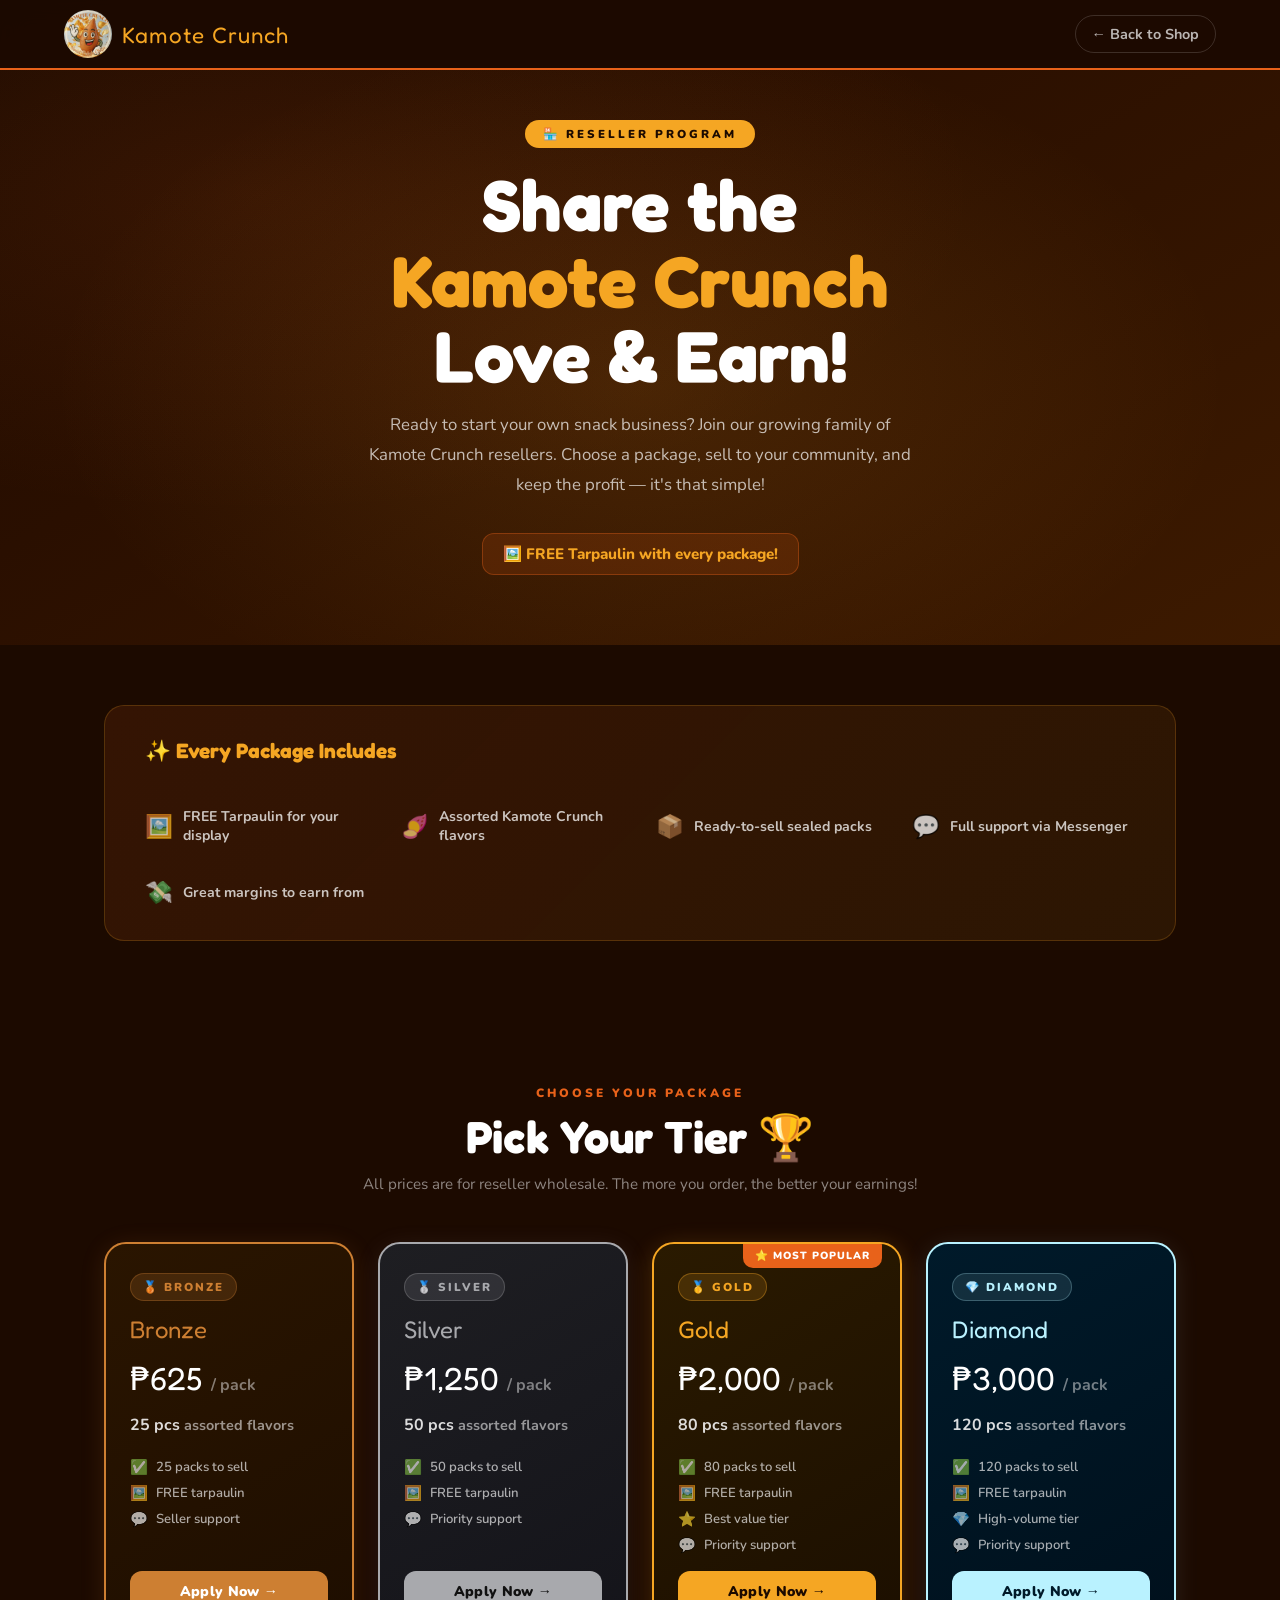
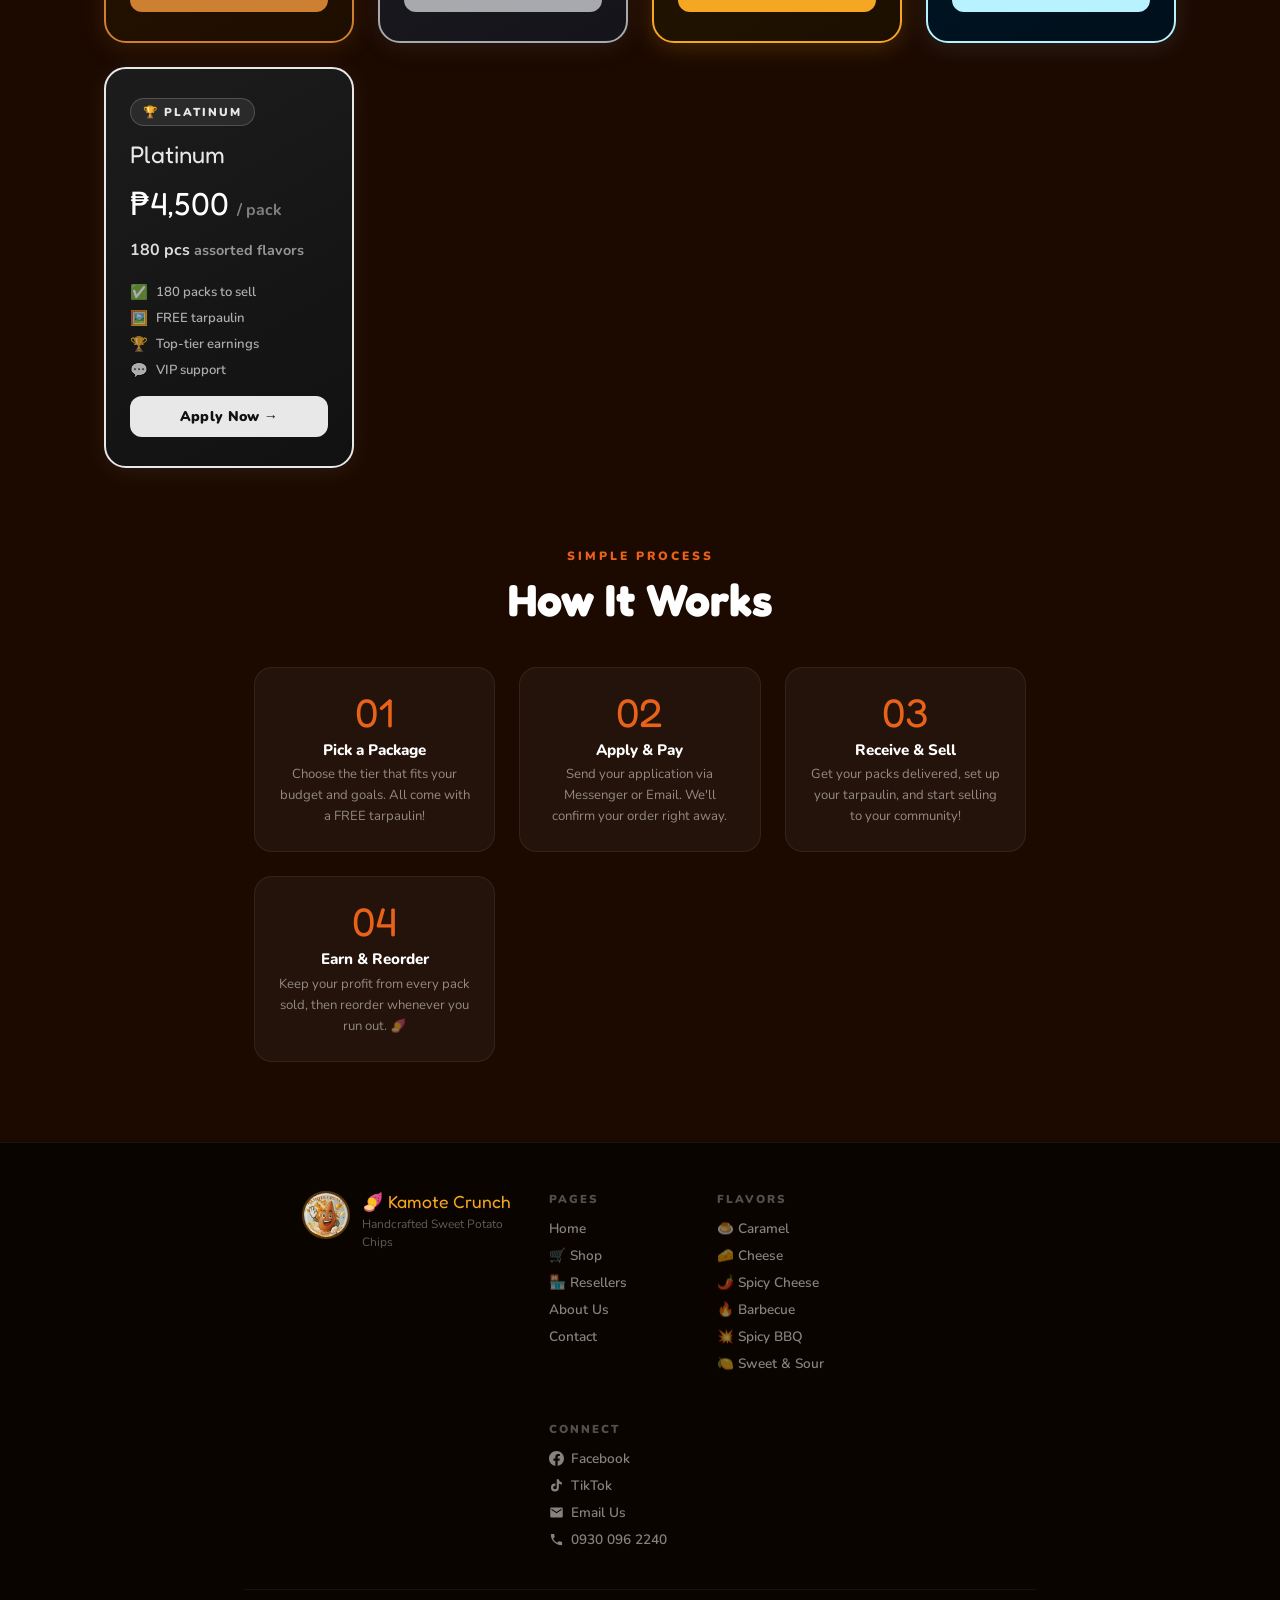
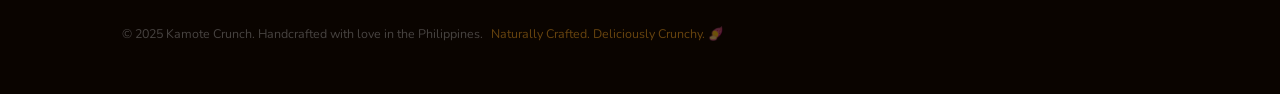
==== commit 376e9ed7: "Add files via upload" ====
--- a/resellers.html
+++ b/resellers.html
@@ -716,17 +716,17 @@
         <a href="shop.html">💥 Spicy BBQ</a>
         <a href="shop.html">🍋 Sweet &amp; Sour</a>
       </div>
-      <div class="footer-col">
+            <div class="footer-col">
         <div class="footer-col-title">Connect</div>
         <a href="https://www.facebook.com/profile.php?id=100070086709566" target="_blank" class="footer-social fb">
           <svg width="15" height="15" viewBox="0 0 24 24" fill="currentColor"><path d="M24 12.073c0-6.627-5.373-12-12-12s-12 5.373-12 12c0 5.99 4.388 10.954 10.125 11.854v-8.385H7.078v-3.47h3.047V9.43c0-3.007 1.792-4.669 4.533-4.669 1.312 0 2.686.235 2.686.235v2.953H15.83c-1.491 0-1.956.925-1.956 1.874v2.25h3.328l-.532 3.47h-2.796v8.385C19.612 23.027 24 18.062 24 12.073z"/></svg>
           Facebook
         </a>
         <a href="https://www.tiktok.com/@kamotecrunch1" target="_blank" class="footer-social tt">
-          <svg width="15" height="15" viewBox="0 0 24 24" fill="currentColor"><path d="M19.59 6.69a4.83 4.83 0 0 1-3.77-4.25V2h-3.45v13.45a2.89 2.89 0 0 1-2.88 2.5 2.89 2.89 0 0 1-2.89-2.89 2.89 2.89 0 0 1 2.89-2.89c.28 0 .54.04.79.1V9.01a6.33 6.33 0 0 0-.79-.05 6.34 6.34 0 0 0-6.34 6.34 6.34 6.34 0 0 0 6.34 6.34 6.34 6.34 0 0 0 6.33-6.34V8.69a8.18 8.18 0 0 0 4.78 1.52V6.75a4.85 4.85 0 0 1-1.01-.06z"/></svg>
+          <svg width="15" height="15" viewBox="0 0 24 24" fill="currentColor"><path d="M19.59 6.69a4.83 4.83 0 0 1-3.77-4.25V2h-3.45v13.67a2.89 2.89 0 0 1-2.88 2.5 2.89 2.89 0 0 1-2.89-2.89 2.89 2.89 0 0 1 2.89-2.89c.28 0 .54.04.79.1V9.01a6.33 6.33 0 0 0-.79-.05 6.34 6.34 0 0 0-6.34 6.34 6.34 6.34 0 0 0 6.34 6.34 6.34 6.34 0 0 0 6.33-6.34V8.69a8.18 8.18 0 0 0 4.78 1.52V6.75a4.85 4.85 0 0 1-1.01-.06z"/></svg>
           TikTok
         </a>
-        <a href="https://mail.google.com/mail/?view=cm&to=kamotecrunch2024%40gmail.com&su=Hi%20Kamote%20Crunch!" target="_blank" class="footer-social email">
+        <a href="https://mail.google.com/mail/?view=cm&to=kamotecrunch2024%40gmail.com&su=Hi%20Kamote%20Crunch!" target="_blank" class="footer-social email" onclick="handleFooterEmail(event)">
           <svg width="15" height="15" viewBox="0 0 24 24" fill="currentColor"><path d="M20 4H4c-1.1 0-2 .9-2 2v12c0 1.1.9 2 2 2h16c1.1 0 2-.9 2-2V6c0-1.1-.9-2-2-2zm0 4l-8 5-8-5V6l8 5 8-5v2z"/></svg>
           Email Us
         </a>
@@ -889,7 +889,7 @@
       </div>
     </div>
     <div class="r-gcash-footer">
-      <button class="r-gcash-done-btn" onclick="closeRGCash(); applyViaMessenger();">
+      <button class="r-gcash-done-btn" onclick="closeRGCash(); applyViaMessenger();" style="background:linear-gradient(135deg,#007bff,#0090d4);">
         <svg width="18" height="18" viewBox="0 0 24 24" fill="white"><path d="M12 2C6.477 2 2 6.145 2 11.243c0 2.908 1.442 5.504 3.706 7.21V22l3.388-1.86c.905.25 1.864.385 2.906.385 5.523 0 10-4.145 10-9.282S17.523 2 12 2zm1.024 12.5l-2.55-2.72-4.975 2.72 5.476-5.81 2.61 2.72 4.916-2.72-5.477 5.81z"/></svg>
         Done Paying — Apply via Messenger
       </button>
@@ -965,7 +965,8 @@
     if (!validateAndBuild()) return;
     if (navigator.clipboard) navigator.clipboard.writeText(_appText).catch(()=>{});
     window.open(FB_MESSENGER_URL, '_blank');
-    showToast('📋 Application text auto-copied! Paste it in Messenger to send your application.', 6000);
+    const IS_MOB_R2 = /iPhone|iPad|iPod|Android/i.test(navigator.userAgent);
+    showToast(IS_MOB_R2 ? '📋 Application copied! Paste it in Messenger to apply.' : '📋 Application copied! Paste it in the Messenger chat.', 6000);
     setTimeout(closeApply, 900);
   }
 
@@ -975,10 +976,15 @@
     const subject = encodeURIComponent('🏪 Kamote Crunch Reseller Application – ' + _currentPkg.name + ' – ' + name);
     const body    = encodeURIComponent(_appText);
     /* Try Gmail compose in new tab; fallback to mailto */
-    const gmailUrl = 'https://mail.google.com/mail/?view=cm&to=kamotecrunch2024%40gmail.com&su=' + subject + '&body=' + body;
-    const newTab = window.open(gmailUrl, '_blank');
-    if (!newTab) { window.location.href = 'mailto:kamotecrunch2024@gmail.com?subject=' + subject + '&body=' + body; }
-    showToast('✉️ Gmail compose opened with your application pre-filled! Just click Send.', 5000);
+    const IS_MOB_E = /iPhone|iPad|iPod|Android/i.test(navigator.userAgent);
+    if (IS_MOB_E) {
+      window.location.href = 'mailto:kamotecrunch2024@gmail.com?subject=' + subject + '&body=' + body;
+      showToast('✉️ Opening Gmail app with your application pre-filled! Just tap Send.', 5000);
+    } else {
+      const gmailUrl = 'https://mail.google.com/mail/?view=cm&to=kamotecrunch2024%40gmail.com&su=' + subject + '&body=' + body;
+      window.open(gmailUrl, '_blank');
+      showToast('✉️ Gmail opened with your application pre-filled! Just click Send.', 5000);
+    }
   }
 
   function copyApplication() {
@@ -1054,5 +1060,20 @@
   });
 })();
 </script>
+
+<script>
+function handleFooterEmail(e) {
+  e.preventDefault();
+  const IS_MOBILE = /iPhone|iPad|iPod|Android/i.test(navigator.userAgent);
+  const addr = 'kamotecrunch2024@gmail.com';
+  const sub  = encodeURIComponent('Hi Kamote Crunch!');
+  if (IS_MOBILE) {
+    window.location.href = 'mailto:' + addr + '?subject=' + sub;
+  } else {
+    window.open('https://mail.google.com/mail/?view=cm&to=' + encodeURIComponent(addr) + '&su=' + sub, '_blank');
+  }
+}
+</script>
+
 </body>
 </html>
